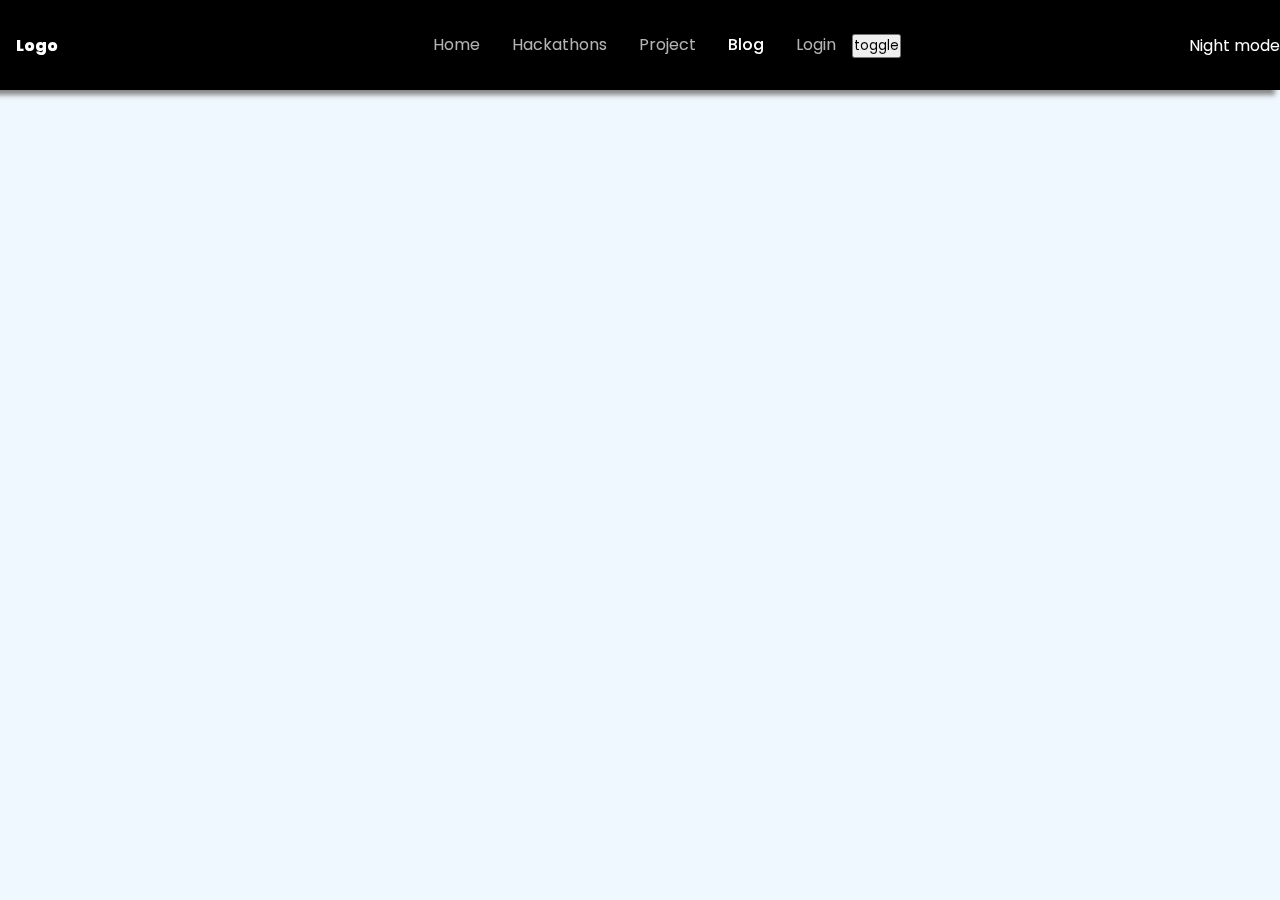
==== blog.html @ 004758bc "prodigy task 1" ====
<!DOCTYPE html>
<html lang="en">

<head>
    <meta charset="UTF-8">
    <meta name="viewport" content="width=device-width, initial-scale=1.0">
    <title>Responsive Landing Page - Amit Kumar</title>
    <link rel="stylesheet" href="style.css">
</head>

<body>
    <div class="navbar">
        <span class="logo">Logo</span>
        <ul>
            <li><a href="index.html">Home</a></li>
            <li><a href="hackathon.html">Hackathons</a></li>
            <li><a href="project.html">Project</a></li>
            <li><a class="active" href="blog.html">Blog</a></li>
            <li><a href="login.html">Login</a></li>
            <li><button>toggle</button></li>
        </ul>
        <span class="night-mode">Night mode</span>
    </div>





    
    <script src="index.js"></script>
</body>

</html>
---- style.css ----
/* poppins font */
@import url('https://fonts.googleapis.com/css2?family=Concert+One&family=Poppins:ital,wght@0,400;0,700;1,400&display=swap');

* {
   font-family: 'Poppins', sans-serif;
   box-sizing: border-box;
   margin: 0;
   padding: 0;
   text-decoration: none;
   list-style: none;
}
.btn{
   padding: 1%;
   background-color: var(--background-primary-color);
   color: var(--font-primary-color);
   border: none;
   font-size: 1.1em;
   text-align: center;
   border-radius: 10px;
}
body{
   background-color: aliceblue;
   scroll-behavior: smooth;
}
:root {
   --background-primary-color: #000;
   --background-secondary-color: #fff;
   --font-primary-color: #fff;
}
/* .pre-loader{
   z-index: 1000;
   height: 100vh;
   width: 100%;
   background-color: #000;
} */
.navbar {
   position: fixed;
   top: 0;
   display: flex;
   background-color: var(--background-primary-color);
   width: 100%;
   min-height: 10vh;
   align-items: center;
   box-shadow: -5px 5px 5px rgb(135, 135, 135);
   z-index: 10;
   margin-bottom: 10px;
}

.logo {
   min-width: 10%;
   font-weight: 800;
   color: var(--font-primary-color);
   padding: 1rem;

}

.navbar ul {
   display: flex;
   flex: 1;
   justify-content: center;
}

.navbar ul li a {
   color: var(--font-primary-color);
   opacity: 0.7;
   transition: 0.3s;
   padding: 1rem;
}

.navbar ul li .active {
   opacity: 1;
   font-weight: 500;
}

.navbar ul li a:hover {
   opacity: 1;
}

.night-mode {
   color: var(--font-primary-color);
}


/******Project section css start here *****/
.project-section {
   margin-top: 1rem;
   width: 100%;
   display: flex;
   justify-content: center;
   align-items: center;
   background-color: var(--background-secondary-color);
}

.project-upload {
   margin-top: 3rem;
   width: 50%;
   font-size: 2em;
   text-align: center;
   font-weight: 900;
}
.project-upload h1{
   margin-bottom: 1rem;
}
#project-icon {
   font-size: 1.4em;
}

#project-icon span {
   border: 3px dotted black;
   border-radius: 30%;
   padding: 0.5rem 1.8rem;
   color: #000;
}

.project-poster {
   width: 50%;
   
}

.project-poster img {
   width: 100%;
}
/* upcoming hackathons */
.discover{
   text-align: center;
}
.container{
   display: flex;
   width: 100%;
   min-height: max-content;
   justify-content: space-evenly;
   
}
.hackathon{
   align-items: center;
   flex-wrap: wrap;
   background-color: #F5F7F8;
   margin-top: 30vh;
}
.hackathon-section{
   width: 25%;
   min-height: max-content;
   border-radius: 5%;
   background-color: transparent;
   flex-direction: column;
   margin: 2rem;
   padding: 1rem;
   transition: 0.5s;
   background-color:white;
}
.hackathon-section:hover{
   box-shadow: 2px 2px 2px grey;
   transform: scale(1.01);
   cursor: pointer;
  
   backdrop-filter: blur(5px);
 
}

.hackathon-section img{
   width: 100%;
   border-radius: 10px;
   height: 60%;
   object-fit: fill;
}
/* hackathon won section */
.hack-won-section{
   display: flex;
   justify-content: center;
   align-items: center;
   flex-wrap: wrap;
   min-height: 100vh;
   background-color: #F5F7F8;
   margin-top: 30vh;
}
.hack-won,.project-built{
   width: 40%;
   align-self: center;
   margin: 1rem;
   padding: 1rem;
   border-radius: 2%;
   text-align: center;
}
.hack-won{
   background-color: rgb(179, 206, 255);
   min-height: max-content;
}
.project-built{
   background-color: yellow;
   min-height: max-content;
}

.hack-proj{
   display: flex;
   width: 90%;
   height: 90px;
   background-color: #F5F7F8;
   border-radius: 10px;
   margin: 1rem;
   transition: 0.5s;
}
.hack-proj-section{
   display: flex;
   flex: 1;
   align-items: center;
   justify-content: space-around;
}
.hack-proj-section img{
   height: 60px;
   width: 60px;
   border-radius: 50%;
   object-fit: fill;
}
.hack-proj-section h3{
   text-align: end;
}

.hack-proj:hover{
   transform: scale(1.01);
   cursor: pointer;
   backdrop-filter: blur(5px);
}































.our-project{
   margin: auto;
   font-size: 2.5em;
   font-weight: bold;
   color: var(--font-primary-color);
}












/*Responsive Image*/
@media (max-width:765px) {
   .project-section{
      flex-direction: column-reverse;
   }
   .project-section,.project-upload{
      width: 100%;
   }
   .hackathon-section{
      width: 50%;
   }
   .hack-won,.project-built{
      width: 100%;
   }
}




@media (max-width:481px){




   .hackathon-section{
      width: 100%;
   }
}
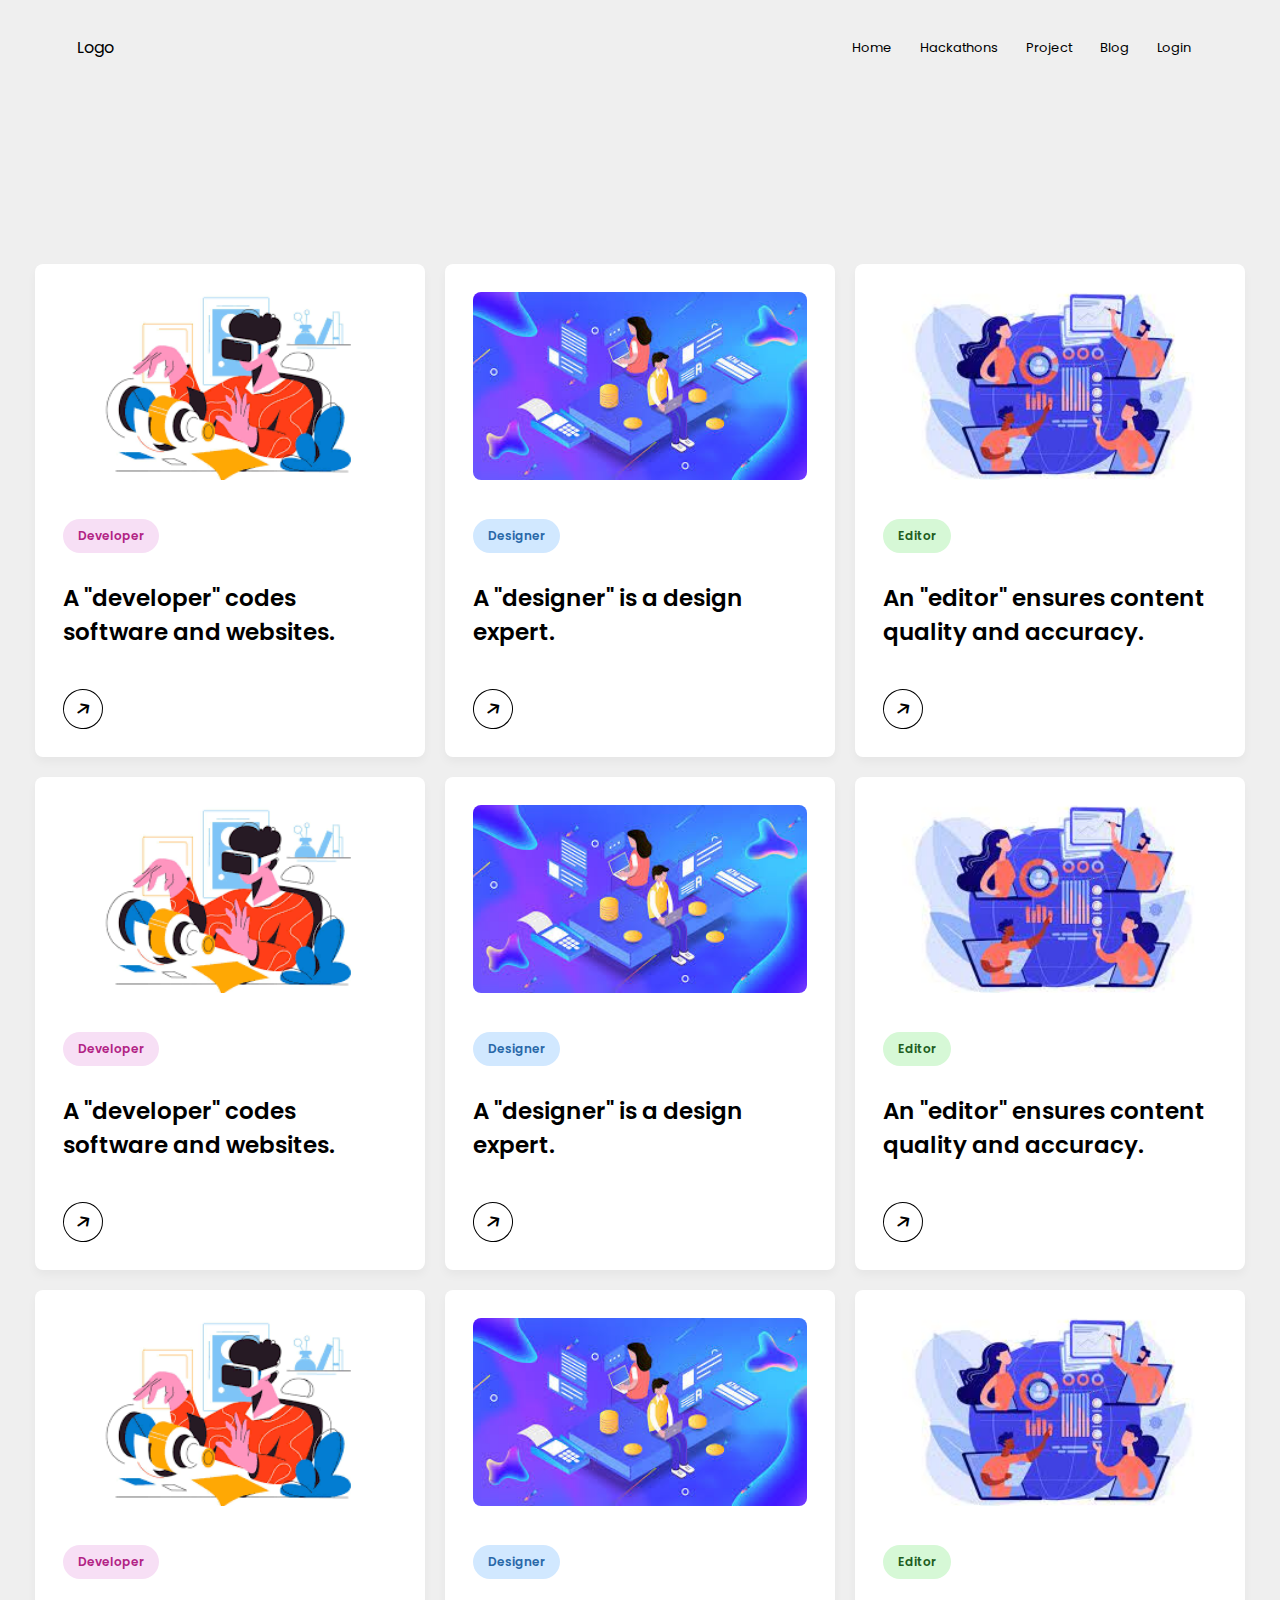
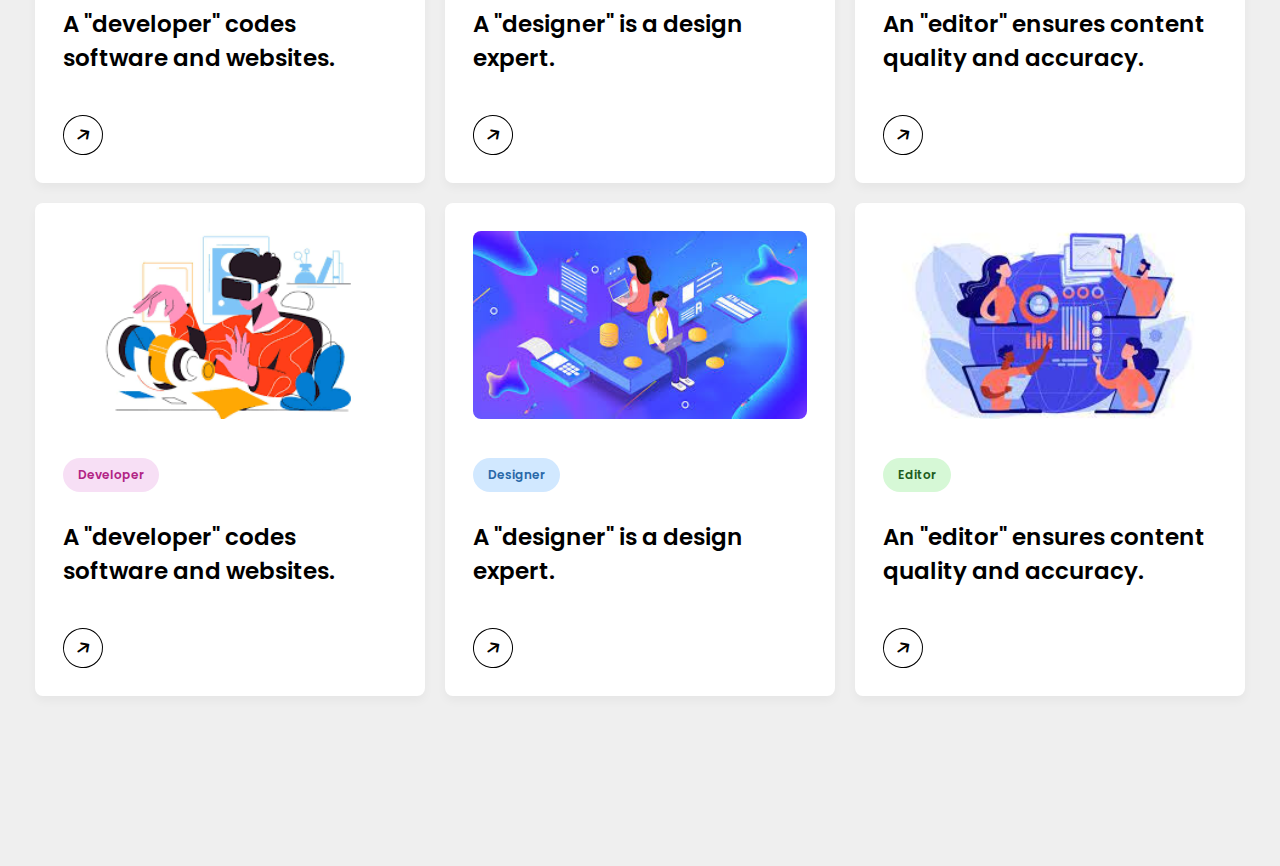
==== commit eacdf5ad: "task 1 completed" ====
--- a/blog.html
+++ b/blog.html
@@ -6,21 +6,133 @@
     <meta name="viewport" content="width=device-width, initial-scale=1.0">
     <title>Responsive Landing Page - Amit Kumar</title>
     <link rel="stylesheet" href="style.css">
+    <link rel="stylesheet" href="https://cdnjs.cloudflare.com/ajax/libs/font-awesome/6.4.2/css/all.min.css">
 </head>
 
 <body>
-    <div class="navbar">
+    <nav>
         <span class="logo">Logo</span>
-        <ul>
-            <li><a href="index.html">Home</a></li>
-            <li><a href="hackathon.html">Hackathons</a></li>
-            <li><a href="project.html">Project</a></li>
-            <li><a class="active" href="blog.html">Blog</a></li>
-            <li><a href="login.html">Login</a></li>
-            <li><button>toggle</button></li>
-        </ul>
-        <span class="night-mode">Night mode</span>
-    </div>
+        <div class="nav-links" id="navLinks">
+            <i class="fa-solid fa-xmark" onclick="hideMenu()"></i>
+            <ul>
+                <li><a class="active" href="index.html">Home</a></li>
+                <li><a href="hackathon.html">Hackathons</a></li>
+                <li><a href="project.html">Project</a></li>
+                <li><a href="blog.html">Blog</a></li>
+                <li><a href="login.html">Login</a></li>
+
+            </ul>
+        </div>
+        <i class="fa-solid fa-bars" onclick="showMenu()"></i>
+    </nav>
+<div class="card">
+     <div class="card-list">
+    <a href="#" class="card-item">
+        <img src="./asset/blog3.png" alt="Card Image">
+        <span class="developer">Developer</span>
+        <h3>A "developer" codes software and websites.</h3>
+        <div class="arrow">
+            <i class="fas fa-arrow-right card-icon"></i>
+        </div>
+    </a>
+    <a href="#" class="card-item">
+        <img src="./asset/blog2.jpeg" alt="Card Image">
+        <span class="designer">Designer</span>
+        <h3>A "designer" is a design expert.</h3>
+        <div class="arrow">
+            <i class="fas fa-arrow-right card-icon"></i>
+        </div>
+    </a>
+    <a href="#" class="card-item">
+        <img src="./asset/blog1.jpeg" alt="Card Image">
+        <span class="editor">Editor</span>
+        <h3>An "editor" ensures content quality and accuracy.</h3>
+        <div class="arrow">
+            <i class="fas fa-arrow-right card-icon"></i>
+        </div>
+    </a>
+    <a href="#" class="card-item">
+        <img src="./asset/blog3.png" alt="Card Image">
+        <span class="developer">Developer</span>
+        <h3>A "developer" codes software and websites.</h3>
+        <div class="arrow">
+            <i class="fas fa-arrow-right card-icon"></i>
+        </div>
+    </a>
+    <a href="#" class="card-item">
+        <img src="./asset/blog2.jpeg" alt="Card Image">
+        <span class="designer">Designer</span>
+        <h3>A "designer" is a design expert.</h3>
+        <div class="arrow">
+            <i class="fas fa-arrow-right card-icon"></i>
+        </div>
+    </a>
+    <a href="#" class="card-item">
+        <img src="./asset/blog1.jpeg" alt="Card Image">
+        <span class="editor">Editor</span>
+        <h3>An "editor" ensures content quality and accuracy.</h3>
+        <div class="arrow">
+            <i class="fas fa-arrow-right card-icon"></i>
+        </div>
+    </a>
+    <a href="#" class="card-item">
+        <img src="./asset/blog3.png" alt="Card Image">
+        <span class="developer">Developer</span>
+        <h3>A "developer" codes software and websites.</h3>
+        <div class="arrow">
+            <i class="fas fa-arrow-right card-icon"></i>
+        </div>
+    </a>
+    <a href="#" class="card-item">
+        <img src="./asset/blog2.jpeg" alt="Card Image">
+        <span class="designer">Designer</span>
+        <h3>A "designer" is a design expert.</h3>
+        <div class="arrow">
+            <i class="fas fa-arrow-right card-icon"></i>
+        </div>
+    </a>
+    <a href="#" class="card-item">
+        <img src="./asset/blog1.jpeg" alt="Card Image">
+        <span class="editor">Editor</span>
+        <h3>An "editor" ensures content quality and accuracy.</h3>
+        <div class="arrow">
+            <i class="fas fa-arrow-right card-icon"></i>
+        </div>
+    </a>
+    <a href="#" class="card-item">
+        <img src="./asset/blog3.png" alt="Card Image">
+        <span class="developer">Developer</span>
+        <h3>A "developer" codes software and websites.</h3>
+        <div class="arrow">
+            <i class="fas fa-arrow-right card-icon"></i>
+        </div>
+    </a>
+    <a href="#" class="card-item">
+        <img src="./asset/blog2.jpeg" alt="Card Image">
+        <span class="designer">Designer</span>
+        <h3>A "designer" is a design expert.</h3>
+        <div class="arrow">
+            <i class="fas fa-arrow-right card-icon"></i>
+        </div>
+    </a>
+    <a href="#" class="card-item">
+        <img src="./asset/blog1.jpeg" alt="Card Image">
+        <span class="editor">Editor</span>
+        <h3>An "editor" ensures content quality and accuracy.</h3>
+        <div class="arrow">
+            <i class="fas fa-arrow-right card-icon"></i>
+        </div>
+    </a>
+</div>
+
+
+</div>
+
+       
+
+
+
+
 
 
 
--- a/style.css
+++ b/style.css
@@ -33,57 +33,46 @@
    width: 100%;
    background-color: #000;
 } */
-.navbar {
-   position: fixed;
-   top: 0;
-   display: flex;
-   background-color: var(--background-primary-color);
-   width: 100%;
-   min-height: 10vh;
+nav{
+   display: flex;
+   padding: 2% 6%;
+   justify-content: space-between;
    align-items: center;
-   box-shadow: -5px 5px 5px rgb(135, 135, 135);
-   z-index: 10;
-   margin-bottom: 10px;
-}
-
-.logo {
-   min-width: 10%;
-   font-weight: 800;
-   color: var(--font-primary-color);
-   padding: 1rem;
-
-}
-
-.navbar ul {
-   display: flex;
+}
+nav span{
+   width: 150px;
+}
+.nav-links{
    flex: 1;
-   justify-content: center;
-}
-
-.navbar ul li a {
-   color: var(--font-primary-color);
-   opacity: 0.7;
-   transition: 0.3s;
-   padding: 1rem;
-}
-
-.navbar ul li .active {
-   opacity: 1;
-   font-weight: 500;
-}
-
-.navbar ul li a:hover {
-   opacity: 1;
-}
-
-.night-mode {
-   color: var(--font-primary-color);
-}
-
-
+   text-align: right;
+}
+.nav-links ul li{
+   display: inline-block;
+   padding: 8px 12px;
+   position: relative;
+}
+.nav-links ul li a{
+   color: #000000;
+   font-size: 13px;
+}
+.nav-links ul li::after{
+   content: '';
+   width: 0%;
+   height: 2px;
+   background: #f44336;
+   display: block;
+   margin: auto;
+   transition: 0.5s;
+}
+.nav-links ul li:hover::after{
+   width: 100%;
+}
+nav .fa-solid{
+   display: none;
+}
 /******Project section css start here *****/
 .project-section {
-   margin-top: 1rem;
+   min-height: max-content;
    width: 100%;
    display: flex;
    justify-content: center;
@@ -92,7 +81,6 @@
 }
 
 .project-upload {
-   margin-top: 3rem;
    width: 50%;
    font-size: 2em;
    text-align: center;
@@ -114,11 +102,13 @@
 
 .project-poster {
    width: 50%;
+   height: max-content;
    
 }
 
 .project-poster img {
    width: 100%;
+
 }
 /* upcoming hackathons */
 .discover{
@@ -132,6 +122,7 @@
    
 }
 .hackathon{
+   min-height: max-content;
    align-items: center;
    flex-wrap: wrap;
    background-color: #F5F7F8;
@@ -145,14 +136,11 @@
    flex-direction: column;
    margin: 2rem;
    padding: 1rem;
-   transition: 0.5s;
    background-color:white;
 }
 .hackathon-section:hover{
-   box-shadow: 2px 2px 2px grey;
-   transform: scale(1.01);
+   border: 2px solid black;
    cursor: pointer;
-  
    backdrop-filter: blur(5px);
  
 }
@@ -249,8 +237,6 @@
 
 
 
-
-
 .our-project{
    margin: auto;
    font-size: 2.5em;
@@ -267,8 +253,6 @@
 
 
 
-
-
 /*Responsive Image*/
 @media (max-width:765px) {
    .project-section{
@@ -276,6 +260,7 @@
    }
    .project-section,.project-upload{
       width: 100%;
+      height: 100vh;
    }
    .hackathon-section{
       width: 50%;
@@ -283,7 +268,56 @@
    .hack-won,.project-built{
       width: 100%;
    }
-}
+   .nav-links ul li{
+      display: block;
+   }
+   .nav-links{
+      position: absolute;
+      background:#ecececdb;
+      height: 60vh;
+      width: 100%;
+      top: -80vh;
+      right:0px;
+      text-align: left;
+      z-index: 2;
+      transition: 0.5s;
+   }
+   nav .fa-solid{
+      display: block;
+      color: #000000;
+      margin: 10px;
+      font-size: 22px;
+      cursor:pointer;
+   }
+   .nav-links ul{
+    text-align: center;
+    
+   }
+   .nav-links ul li a{
+      font-size: 1.2em;
+      font-weight: 800;
+   }
+   .project-upload{
+      font-size: 1.1em;
+      align-self: center;
+   }
+   .project-poster{
+      width: 100%;
+   }
+   .discover-section{
+      margin: 2rem;
+      font-size: 1.2em;
+   }
+   .hackathon{
+      margin-top:  20px 5px;
+      
+   }
+   .btn{
+      font-size: 0.9em;
+      padding: 0.4rem;
+      margin: 1rem;
+   }
+}  
 
 
 
@@ -300,3 +334,126 @@
 
 
 
+
+
+
+/*blog section*/
+
+
+
+body {
+    background: #ecececdb;
+}
+
+.card-list {
+    display: grid;
+    grid-template-columns: repeat(auto-fill, minmax(300px, 1fr));
+    max-width: 1250px;
+    margin: 150px auto;
+    padding: 20px;
+    gap: 20px;
+}
+
+.card-list .card-item {
+    background: #fff;
+    padding: 26px;
+    border-radius: 8px;
+    box-shadow: 0px 5px 10px rgba(0, 0, 0, 0.04);
+    list-style: none;
+    cursor: pointer;
+    text-decoration: none;
+    border: 2px solid transparent;
+    transition: border 0.5s ease;
+}
+
+.card-list .card-item:hover {
+    border: 2px solid #000;
+}
+
+.card-list .card-item img {
+    width: 100%;
+    aspect-ratio: 16/9;
+    border-radius: 8px;
+    object-fit: cover;
+}
+
+.card-list span {
+    display: inline-block;
+    background: #F7DFF5;
+    margin-top: 32px;
+    padding: 8px 15px;
+    font-size: 0.75rem;
+    border-radius: 50px;
+    font-weight: 600;
+}
+
+.card-list .developer {
+    background-color: #F7DFF5; 
+    color: #B22485;
+}   
+
+.card-list .designer {
+    background-color: #d1e8ff;
+    color: #2968a8;
+}
+
+.card-list .editor {
+    background-color: #d6f8d6; 
+    color: #205c20;
+}
+
+.card-item h3 {
+    color: #000;
+    font-size: 1.438rem;
+    margin-top: 28px;
+    font-weight: 600;
+}
+
+.card-item .arrow {
+    display: flex;
+    align-items: center;
+    justify-content: center;
+    transform: rotate(-35deg);
+    height: 40px;
+    width: 40px;
+    color: #000;
+    border: 1px solid #000;
+    border-radius: 50%;
+    margin-top: 40px;
+    transition: 0.2s ease;
+}
+
+.card-list .card-item:hover .arrow  {
+    background: #000;
+    color: #fff; 
+}
+
+@media (max-width: 1200px) {
+    .card-list .card-item {
+        padding: 15px;
+    }
+}
+
+@media screen and (max-width: 980px) {
+    .card-list {
+        margin: 0 auto;
+    }
+}
+
+
+
+
+
+
+
+
+
+
+
+
+
+
+
+
+
+
